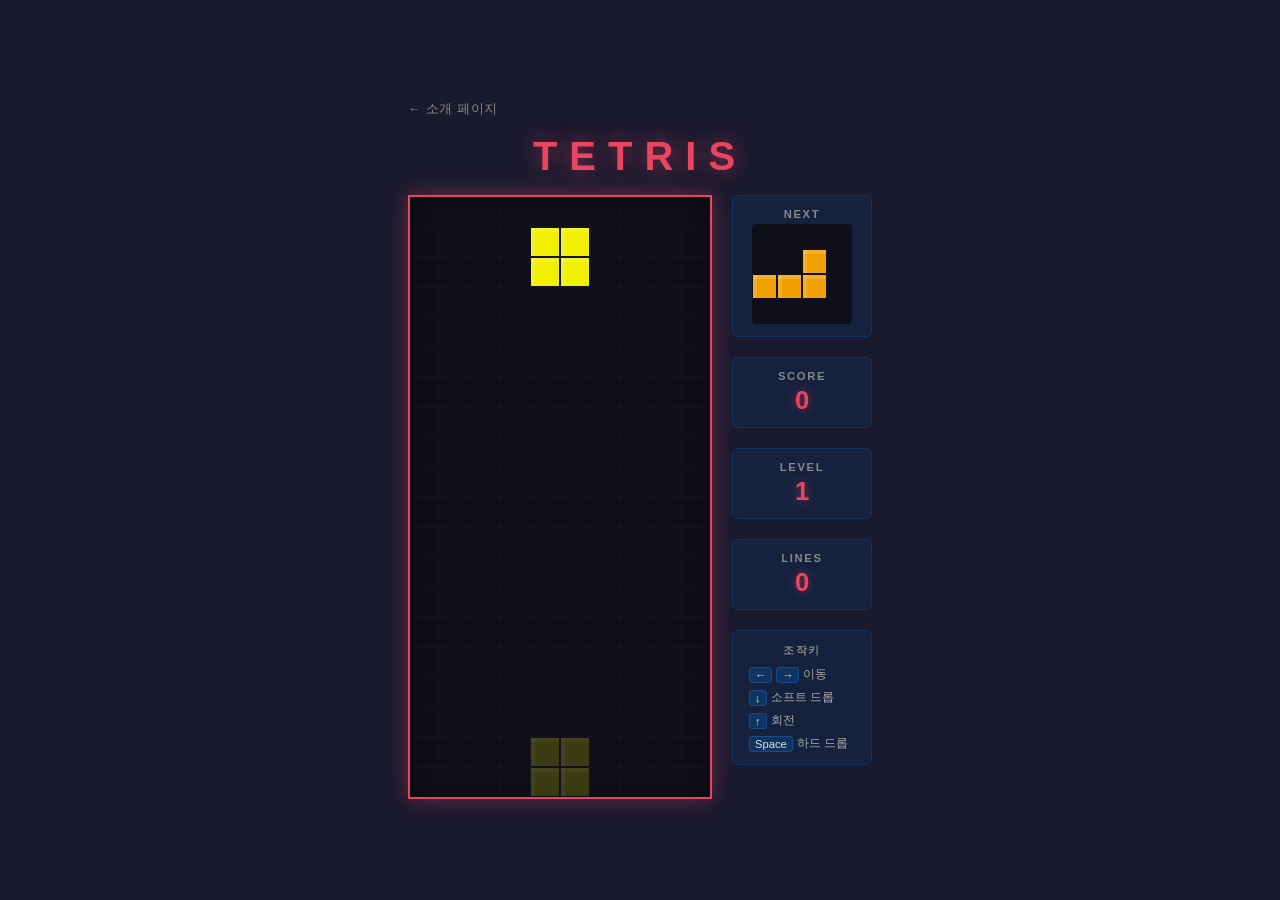
==== tetris/index.html @ 2c18a24e "Initial commit:Tetris game" ====
<!DOCTYPE html>
<html lang="ko">
<head>
  <meta charset="UTF-8" />
  <meta name="viewport" content="width=device-width, initial-scale=1.0" />
  <title>Tetris</title>
  <link rel="stylesheet" href="style.css" />
</head>
<body>
  <div class="container">
    <a href="landing.html" class="back-link">← 소개 페이지</a>
    <h1 class="title">TETRIS</h1>
    <div class="game-area">
      <canvas id="board" width="300" height="600"></canvas>
      <div class="sidebar">
        <div class="stat-block">
          <span class="stat-label">NEXT</span>
          <canvas id="next" width="100" height="100"></canvas>
        </div>
        <div class="stat-block">
          <span class="stat-label">SCORE</span>
          <span class="stat-value" id="score">0</span>
        </div>
        <div class="stat-block">
          <span class="stat-label">LEVEL</span>
          <span class="stat-value" id="level">1</span>
        </div>
        <div class="stat-block">
          <span class="stat-label">LINES</span>
          <span class="stat-value" id="lines">0</span>
        </div>
        <div class="controls">
          <p class="controls-title">조작키</p>
          <ul>
            <li><kbd>←</kbd> <kbd>→</kbd> 이동</li>
            <li><kbd>↓</kbd> 소프트 드롭</li>
            <li><kbd>↑</kbd> 회전</li>
            <li><kbd>Space</kbd> 하드 드롭</li>
          </ul>
        </div>
      </div>
    </div>
  </div>

  <div id="overlay" class="overlay hidden">
    <div class="overlay-box">
      <p id="overlay-title">GAME OVER</p>
      <p id="overlay-score"></p>
      <button id="restart-btn">다시 시작</button>
    </div>
  </div>

  <script src="game.js"></script>
</body>
</html>
---- tetris/style.css ----
* {
  margin: 0;
  padding: 0;
  box-sizing: border-box;
}

body {
  background: #1a1a2e;
  color: #e0e0e0;
  font-family: 'Segoe UI', Tahoma, Geneva, Verdana, sans-serif;
  min-height: 100vh;
  display: flex;
  align-items: center;
  justify-content: center;
}

.container {
  display: flex;
  flex-direction: column;
  align-items: center;
  gap: 16px;
}

.back-link {
  align-self: flex-start;
  font-size: 0.8rem;
  color: #888;
  text-decoration: none;
  letter-spacing: 0.05em;
  transition: color 0.2s;
}
.back-link:hover { color: #e94560; }

.title {
  font-size: 2.5rem;
  font-weight: 900;
  letter-spacing: 0.3em;
  color: #e94560;
  text-shadow: 0 0 20px rgba(233, 69, 96, 0.6);
}

.game-area {
  display: flex;
  gap: 20px;
  align-items: flex-start;
}

#board {
  display: block;
  border: 2px solid #e94560;
  box-shadow: 0 0 20px rgba(233, 69, 96, 0.4), inset 0 0 20px rgba(0, 0, 0, 0.5);
  background: #0f0f1a;
}

.sidebar {
  display: flex;
  flex-direction: column;
  gap: 20px;
  width: 140px;
}

.stat-block {
  background: #16213e;
  border: 1px solid #0f3460;
  border-radius: 6px;
  padding: 12px 16px;
  display: flex;
  flex-direction: column;
  align-items: center;
  gap: 4px;
}

.stat-label {
  font-size: 0.7rem;
  font-weight: 700;
  letter-spacing: 0.15em;
  color: #888;
}

.stat-value {
  font-size: 1.6rem;
  font-weight: 900;
  color: #e94560;
  text-shadow: 0 0 10px rgba(233, 69, 96, 0.5);
}

.controls {
  background: #16213e;
  border: 1px solid #0f3460;
  border-radius: 6px;
  padding: 12px 16px;
}

.controls-title {
  font-size: 0.7rem;
  font-weight: 700;
  letter-spacing: 0.15em;
  color: #888;
  margin-bottom: 8px;
  text-align: center;
}

.controls ul {
  list-style: none;
  display: flex;
  flex-direction: column;
  gap: 6px;
}

.controls li {
  font-size: 0.75rem;
  color: #aaa;
  display: flex;
  align-items: center;
  gap: 4px;
}

#next {
  display: block;
  background: #0f0f1a;
  border-radius: 4px;
}

kbd {
  background: #0f3460;
  border: 1px solid #1a4a8a;
  border-radius: 3px;
  padding: 1px 5px;
  font-size: 0.7rem;
  color: #e0e0e0;
  font-family: inherit;
}

/* Overlay */
.overlay {
  position: fixed;
  inset: 0;
  background: rgba(0, 0, 0, 0.75);
  display: flex;
  align-items: center;
  justify-content: center;
  z-index: 10;
}

.overlay.hidden {
  display: none;
}

.overlay-box {
  background: #16213e;
  border: 2px solid #e94560;
  border-radius: 10px;
  padding: 32px 48px;
  text-align: center;
  display: flex;
  flex-direction: column;
  gap: 16px;
  box-shadow: 0 0 40px rgba(233, 69, 96, 0.4);
}

#overlay-title {
  font-size: 2rem;
  font-weight: 900;
  color: #e94560;
  letter-spacing: 0.2em;
}

#overlay-score {
  font-size: 1rem;
  color: #aaa;
}

#restart-btn {
  margin-top: 8px;
  background: #e94560;
  color: #fff;
  border: none;
  border-radius: 6px;
  padding: 10px 28px;
  font-size: 1rem;
  font-weight: 700;
  cursor: pointer;
  transition: background 0.2s, box-shadow 0.2s;
}

#restart-btn:hover {
  background: #c73652;
  box-shadow: 0 0 16px rgba(233, 69, 96, 0.6);
}
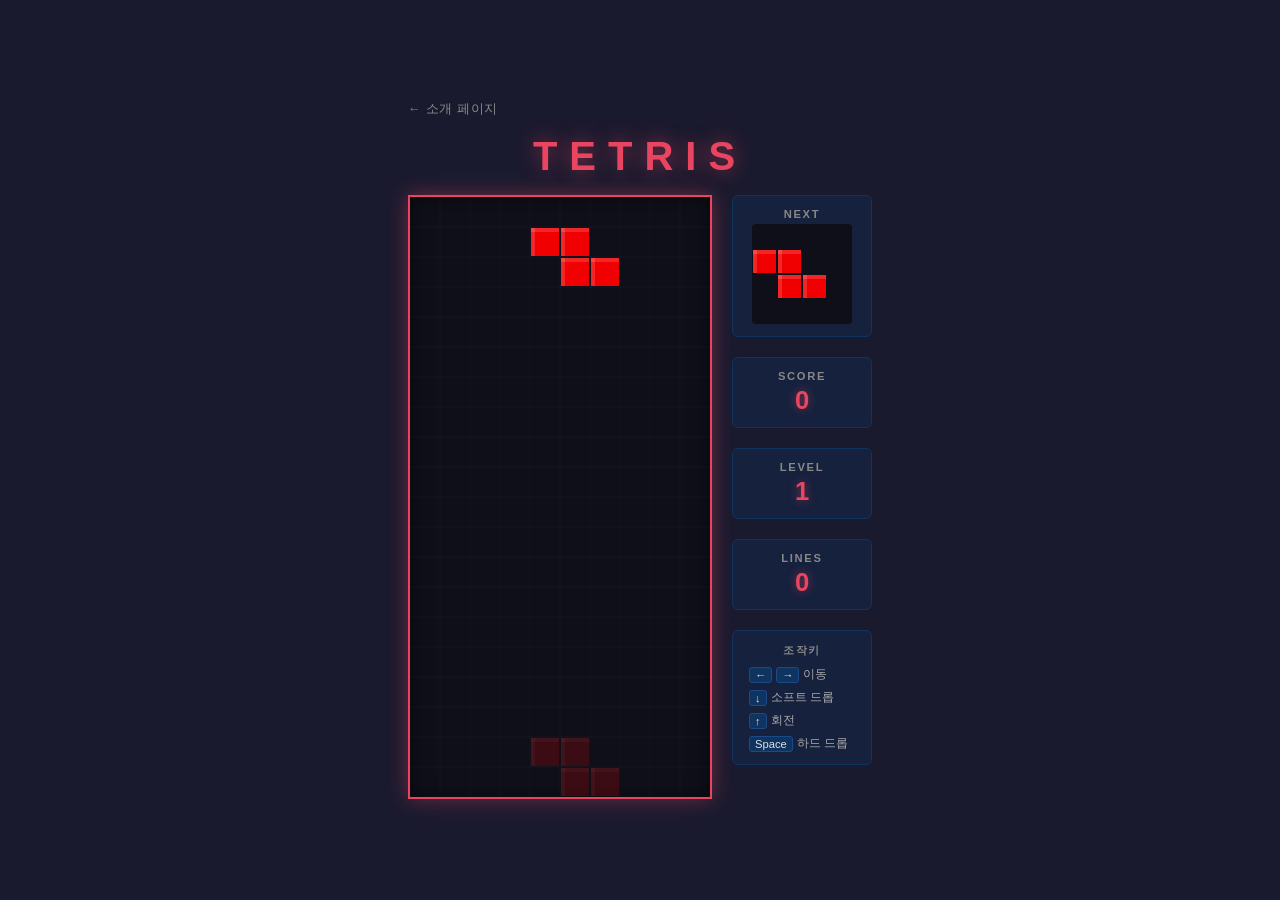
==== commit 24283560: "feat: 모바일 터치 컨트롤 및 반응형 레이아웃 추가 - CSS transform 스케일링으로 좁은 화면에서 게임 영역 자동 축소 - 캔버스 터치 제스처 지원 (탭=회전, 좌우드" ====
--- a/tetris/index.html
+++ b/tetris/index.html
@@ -2,7 +2,7 @@
 <html lang="ko">
 <head>
   <meta charset="UTF-8" />
-  <meta name="viewport" content="width=device-width, initial-scale=1.0" />
+  <meta name="viewport" content="width=device-width, initial-scale=1.0, user-scalable=no" />
   <title>Tetris</title>
   <link rel="stylesheet" href="style.css" />
 </head>
@@ -42,6 +42,18 @@
     </div>
   </div>
 
+  <div class="mobile-controls">
+    <div class="btn-row">
+      <button class="ctrl-btn" id="btn-left" aria-label="왼쪽 이동">◀</button>
+      <button class="ctrl-btn" id="btn-rotate" aria-label="회전">↻</button>
+      <button class="ctrl-btn" id="btn-right" aria-label="오른쪽 이동">▶</button>
+    </div>
+    <div class="btn-row">
+      <button class="ctrl-btn" id="btn-down" aria-label="소프트 드롭">▼</button>
+      <button class="ctrl-btn" id="btn-hard" aria-label="하드 드롭">⬇</button>
+    </div>
+  </div>
+
   <div id="overlay" class="overlay hidden">
     <div class="overlay-box">
       <p id="overlay-title">GAME OVER</p>
--- a/tetris/style.css
+++ b/tetris/style.css
@@ -187,3 +187,73 @@
   background: #c73652;
   box-shadow: 0 0 16px rgba(233, 69, 96, 0.6);
 }
+
+/* ── Mobile controls ─────────────────────────────────────────────────────── */
+.mobile-controls {
+  display: none;
+  flex-direction: column;
+  gap: 10px;
+  position: fixed;
+  bottom: 0;
+  left: 0;
+  right: 0;
+  background: rgba(26, 26, 46, 0.97);
+  border-top: 2px solid #0f3460;
+  padding: 12px 16px;
+  padding-bottom: max(12px, env(safe-area-inset-bottom));
+  z-index: 50;
+  backdrop-filter: blur(4px);
+}
+
+.btn-row {
+  display: flex;
+  gap: 10px;
+}
+
+.ctrl-btn {
+  flex: 1;
+  height: 56px;
+  background: #16213e;
+  border: 1px solid #0f3460;
+  border-radius: 10px;
+  color: #e0e0e0;
+  font-size: 1.5rem;
+  cursor: pointer;
+  touch-action: none;
+  user-select: none;
+  -webkit-user-select: none;
+  display: flex;
+  align-items: center;
+  justify-content: center;
+  transition: background 0.08s;
+}
+
+.ctrl-btn:active,
+.ctrl-btn.pressed {
+  background: #1a4a8a;
+}
+
+/* Show on touch devices regardless of screen size */
+@media (hover: none) and (pointer: coarse) {
+  .mobile-controls { display: flex; }
+  .controls { display: none; }
+}
+
+/* Scale game area on narrow screens + extra bottom padding */
+@media (max-width: 540px) {
+  body {
+    align-items: flex-start;
+    padding-top: 12px;
+  }
+
+  .container {
+    padding-left: 8px;
+    padding-right: 8px;
+    padding-bottom: 150px;
+    align-items: center;
+  }
+
+  .title { font-size: 1.8rem; }
+
+  .game-area { transform-origin: top center; }
+}
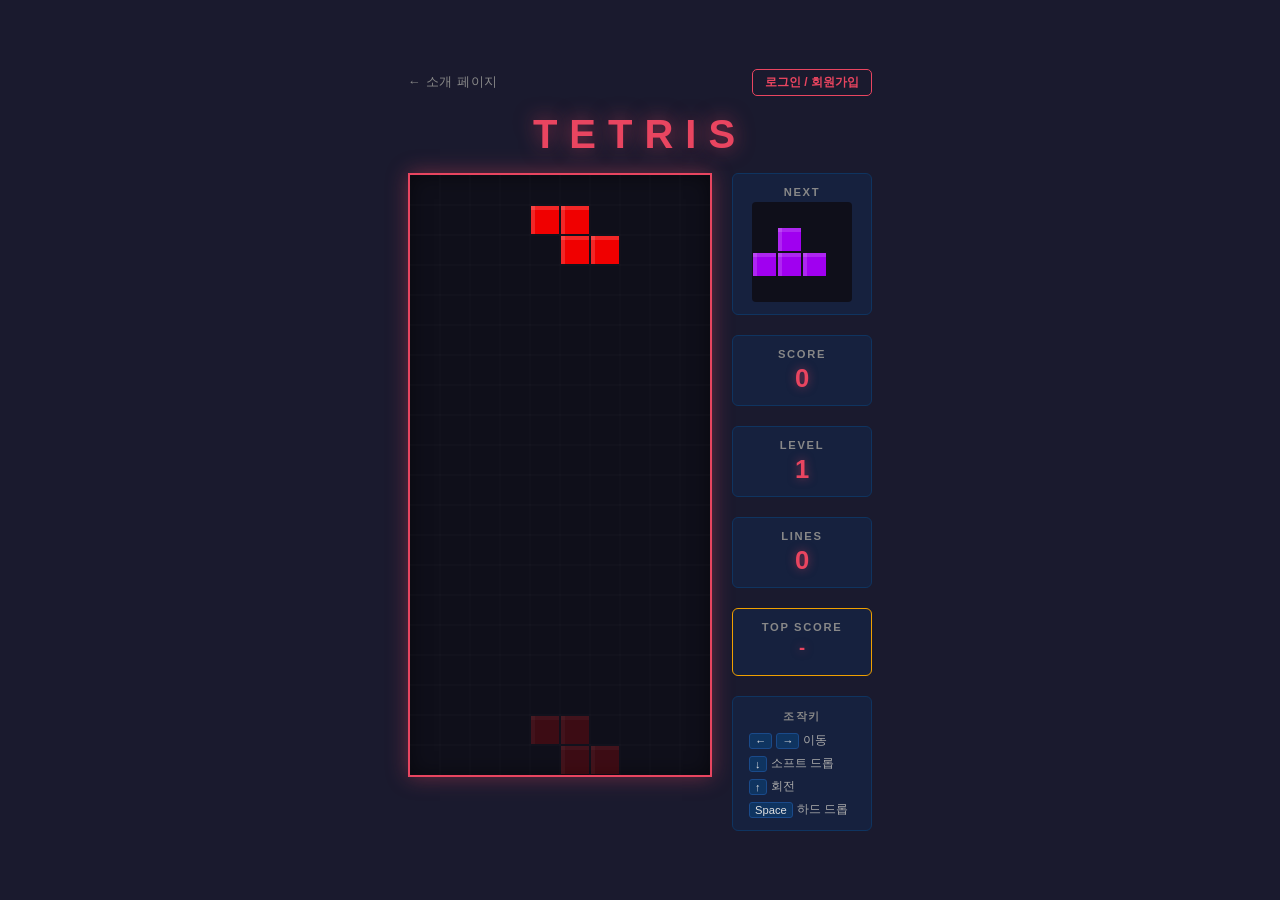
==== commit 91621772: "feat: 사용자 인증 및 점수 저장 기능 추가 - FastAPI 백엔드 추가: 회원가입/로그인(JWT), 점수 저장·조회 API - 프론트엔드에 로그인/회원가입 모달 UI 및 인" ====
--- a/tetris/index.html
+++ b/tetris/index.html
@@ -8,8 +8,16 @@
 </head>
 <body>
   <div class="container">
-    <a href="landing.html" class="back-link">← 소개 페이지</a>
+    <div class="top-bar">
+      <a href="landing.html" class="back-link">← 소개 페이지</a>
+      <div class="user-bar">
+        <span id="user-status" class="user-name"></span>
+        <button id="auth-btn" class="auth-btn">로그인 / 회원가입</button>
+      </div>
+    </div>
+
     <h1 class="title">TETRIS</h1>
+
     <div class="game-area">
       <canvas id="board" width="300" height="600"></canvas>
       <div class="sidebar">
@@ -28,6 +36,11 @@
         <div class="stat-block">
           <span class="stat-label">LINES</span>
           <span class="stat-value" id="lines">0</span>
+        </div>
+        <div class="stat-block top-score-block">
+          <span class="stat-label">TOP SCORE</span>
+          <span class="stat-value stat-value-sm" id="top-score">-</span>
+          <span class="top-score-user" id="top-score-user"></span>
         </div>
         <div class="controls">
           <p class="controls-title">조작키</p>
@@ -58,7 +71,49 @@
     <div class="overlay-box">
       <p id="overlay-title">GAME OVER</p>
       <p id="overlay-score"></p>
+      <p id="overlay-saved" class="overlay-saved"></p>
       <button id="restart-btn">다시 시작</button>
+    </div>
+  </div>
+
+  <!-- 로그인 / 회원가입 모달 -->
+  <div id="auth-modal" class="modal hidden">
+    <div class="modal-box">
+      <button id="modal-close" class="modal-close">×</button>
+      <div class="modal-tabs">
+        <button class="tab-btn active" data-tab="login">로그인</button>
+        <button class="tab-btn" data-tab="register">회원가입</button>
+      </div>
+
+      <div id="tab-login" class="tab-content">
+        <div class="form-group">
+          <label>이메일</label>
+          <input type="email" id="login-email" placeholder="email@example.com" autocomplete="email" />
+        </div>
+        <div class="form-group">
+          <label>비밀번호</label>
+          <input type="password" id="login-password" placeholder="••••••••" autocomplete="current-password" />
+        </div>
+        <button id="login-submit" class="submit-btn">로그인</button>
+        <p id="login-error" class="form-error"></p>
+      </div>
+
+      <div id="tab-register" class="tab-content hidden">
+        <div class="form-group">
+          <label>닉네임</label>
+          <input type="text" id="reg-username" placeholder="테트리스고수" autocomplete="username" />
+        </div>
+        <div class="form-group">
+          <label>이메일</label>
+          <input type="email" id="reg-email" placeholder="email@example.com" autocomplete="email" />
+        </div>
+        <div class="form-group">
+          <label>비밀번호</label>
+          <input type="password" id="reg-password" placeholder="••••••••" autocomplete="new-password" />
+        </div>
+        <button id="reg-submit" class="submit-btn">회원가입</button>
+        <p id="reg-error" class="form-error"></p>
+      </div>
     </div>
   </div>
 
--- a/tetris/style.css
+++ b/tetris/style.css
@@ -21,15 +21,52 @@
   gap: 16px;
 }
 
+.top-bar {
+  display: flex;
+  align-items: center;
+  justify-content: space-between;
+  width: 100%;
+  gap: 12px;
+}
+
 .back-link {
-  align-self: flex-start;
   font-size: 0.8rem;
   color: #888;
   text-decoration: none;
   letter-spacing: 0.05em;
   transition: color 0.2s;
+  white-space: nowrap;
 }
 .back-link:hover { color: #e94560; }
+
+.user-bar {
+  display: flex;
+  align-items: center;
+  gap: 10px;
+}
+
+.user-name {
+  font-size: 0.8rem;
+  color: #aaa;
+  white-space: nowrap;
+}
+
+.auth-btn {
+  background: transparent;
+  border: 1px solid #e94560;
+  color: #e94560;
+  border-radius: 5px;
+  padding: 4px 12px;
+  font-size: 0.75rem;
+  font-weight: 700;
+  cursor: pointer;
+  white-space: nowrap;
+  transition: background 0.2s, color 0.2s;
+}
+.auth-btn:hover {
+  background: #e94560;
+  color: #fff;
+}
 
 .title {
   font-size: 2.5rem;
@@ -82,6 +119,23 @@
   font-weight: 900;
   color: #e94560;
   text-shadow: 0 0 10px rgba(233, 69, 96, 0.5);
+}
+
+.stat-value-sm {
+  font-size: 1.15rem;
+}
+
+.top-score-block {
+  border-color: #f0a000;
+}
+
+.top-score-user {
+  font-size: 0.7rem;
+  color: #f0a000;
+  max-width: 100%;
+  overflow: hidden;
+  text-overflow: ellipsis;
+  white-space: nowrap;
 }
 
 .controls {
@@ -168,6 +222,12 @@
 #overlay-score {
   font-size: 1rem;
   color: #aaa;
+}
+
+.overlay-saved {
+  font-size: 0.85rem;
+  color: #4caf50;
+  min-height: 1.2em;
 }
 
 #restart-btn {
@@ -257,3 +317,135 @@
 
   .game-area { transform-origin: top center; }
 }
+
+/* ── Auth Modal ──────────────────────────────────────────────────────────── */
+.modal {
+  position: fixed;
+  inset: 0;
+  background: rgba(0, 0, 0, 0.8);
+  display: flex;
+  align-items: center;
+  justify-content: center;
+  z-index: 100;
+  backdrop-filter: blur(2px);
+}
+
+.modal.hidden { display: none; }
+
+.modal-box {
+  background: #16213e;
+  border: 2px solid #0f3460;
+  border-radius: 12px;
+  padding: 32px;
+  width: 100%;
+  max-width: 360px;
+  position: relative;
+  box-shadow: 0 0 40px rgba(0, 0, 0, 0.6);
+}
+
+.modal-close {
+  position: absolute;
+  top: 12px;
+  right: 16px;
+  background: none;
+  border: none;
+  color: #888;
+  font-size: 1.4rem;
+  cursor: pointer;
+  line-height: 1;
+  padding: 0;
+}
+.modal-close:hover { color: #e94560; }
+
+.modal-tabs {
+  display: flex;
+  gap: 0;
+  margin-bottom: 24px;
+  border-bottom: 2px solid #0f3460;
+}
+
+.tab-btn {
+  flex: 1;
+  background: none;
+  border: none;
+  color: #888;
+  font-size: 0.9rem;
+  font-weight: 700;
+  padding: 10px;
+  cursor: pointer;
+  letter-spacing: 0.05em;
+  border-bottom: 2px solid transparent;
+  margin-bottom: -2px;
+  transition: color 0.2s, border-color 0.2s;
+}
+
+.tab-btn.active {
+  color: #e94560;
+  border-bottom-color: #e94560;
+}
+
+.tab-content { display: flex; flex-direction: column; gap: 16px; }
+.tab-content.hidden { display: none; }
+
+.form-group {
+  display: flex;
+  flex-direction: column;
+  gap: 6px;
+}
+
+.form-group label {
+  font-size: 0.75rem;
+  font-weight: 700;
+  color: #888;
+  letter-spacing: 0.1em;
+}
+
+.form-group input {
+  background: #0f0f1a;
+  border: 1px solid #0f3460;
+  border-radius: 6px;
+  padding: 10px 14px;
+  color: #e0e0e0;
+  font-size: 0.95rem;
+  font-family: inherit;
+  transition: border-color 0.2s;
+}
+
+.form-group input:focus {
+  outline: none;
+  border-color: #e94560;
+}
+
+.submit-btn {
+  margin-top: 4px;
+  background: #e94560;
+  color: #fff;
+  border: none;
+  border-radius: 6px;
+  padding: 11px;
+  font-size: 0.95rem;
+  font-weight: 700;
+  cursor: pointer;
+  transition: background 0.2s, box-shadow 0.2s;
+}
+
+.submit-btn:hover {
+  background: #c73652;
+  box-shadow: 0 0 16px rgba(233, 69, 96, 0.4);
+}
+
+.submit-btn:disabled {
+  background: #555;
+  cursor: not-allowed;
+}
+
+.form-error {
+  font-size: 0.8rem;
+  color: #e94560;
+  min-height: 1.2em;
+  text-align: center;
+}
+
+@media (max-width: 400px) {
+  .modal-box { padding: 24px 16px; margin: 16px; }
+}
